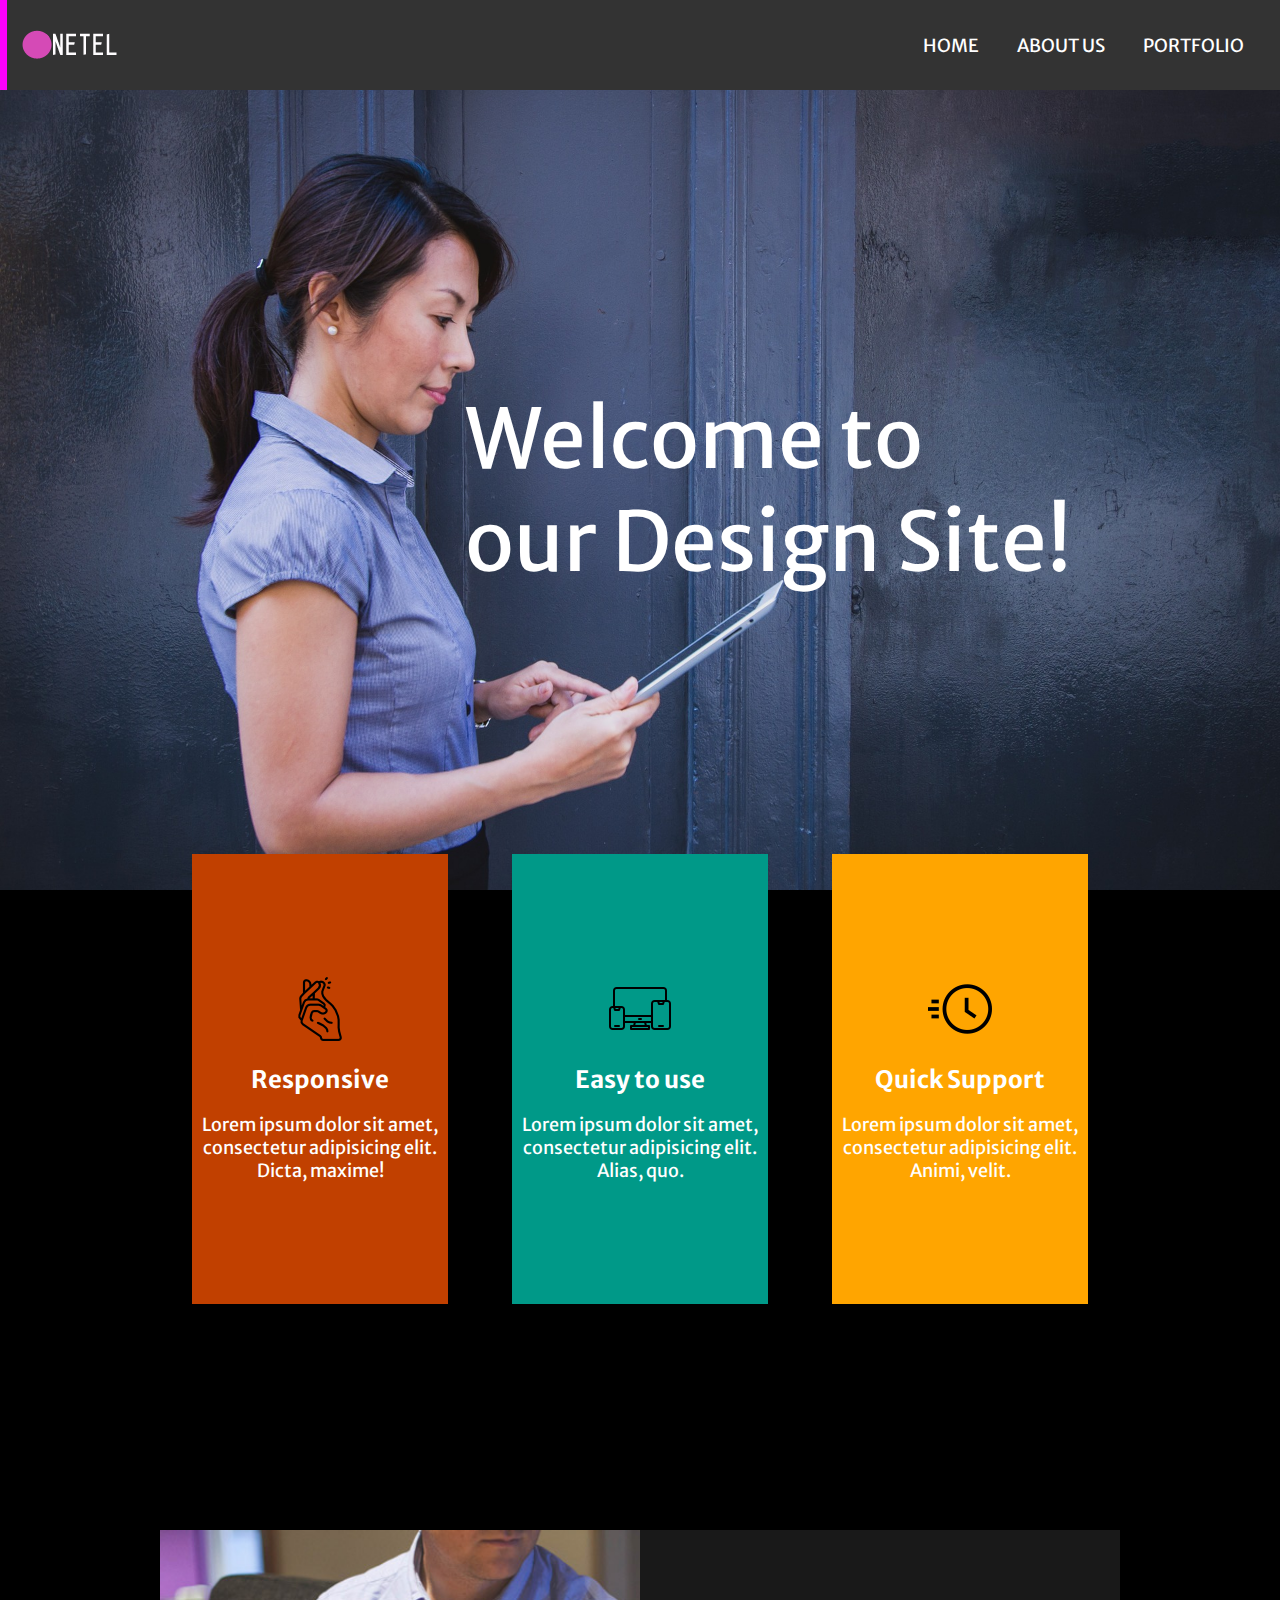
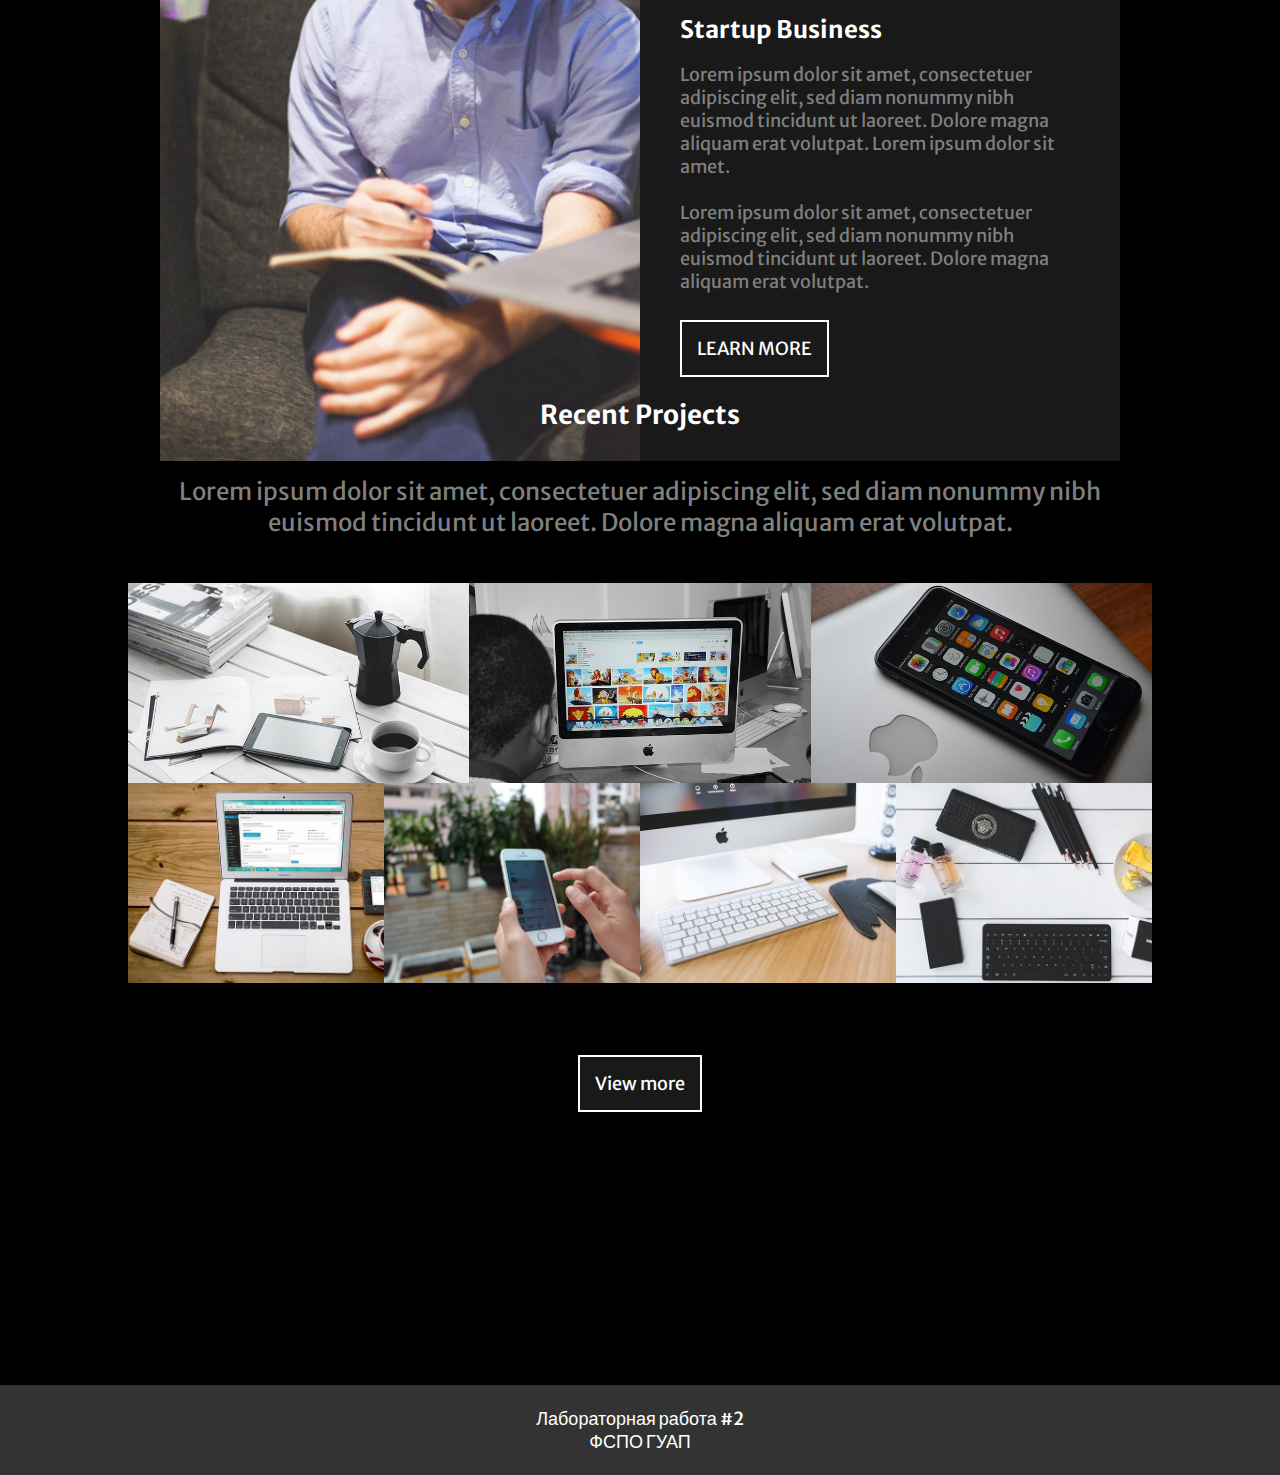
==== src/html/index.html @ 4cba7565 "commit all files" ====
<!doctype html>
<html lang="en">
<head>
	<meta charset="UTF-8">
	<meta name="viewport"
	      content="width=device-width, user-scalable=no, initial-scale=1.0, maximum-scale=1.0, minimum-scale=1.0">
	<meta http-equiv="X-UA-Compatible" content="ie=edge">
	<link rel="stylesheet" href="../css/index.css">
	<script src="../js/main.js"></script>
	<title>Design Company</title>
</head>
<body>

<header class="index__header">
	<a href="index.html">
		<img src="../static/images/logo.png" alt="Design Company logo" class="header__logo">
	</a>

	<div class="header__menu">
		<ul class="header__menu-list">
			<li><a href="index.html">HOME</a></li>
			<li><a href="about.html">ABOUT US</a></li>
			<li><a href="portfolio.html">PORTFOLIO</a></li>
		</ul>
	</div>
</header>

<div class="index__hero">
	<span class="hero__text">Welcome to<br>our Design Site!</span>
</div>

<main id="main">
	<div class="main__cards">
		<div class="main__card bg-red">
			<div class="card__icon"><img src="../static/images/click.png" alt=""></div>
			<span><b style="font-size: 24px">Responsive</b></span>
			<p>Lorem ipsum dolor sit amet, consectetur adipisicing elit. Dicta, maxime!</p>
		</div>
		<div class="main__card bg-teal">
			<div class="card__icon"><img src="../static/images/device.png" alt=""></div>
			<span><b style="font-size: 24px">Easy to use</b></span>
			<p>Lorem ipsum dolor sit amet, consectetur adipisicing elit. Alias, quo.</p>
		</div>
		<div class="main__card bg-yellow">
			<div class="card__icon"><img src="../static/images/fast.png" alt=""></div>
			<span><b style="font-size: 24px">Quick Support</b></span>
			<p>Lorem ipsum dolor sit amet, consectetur adipisicing elit. Animi, velit.</p>
		</div>
	</div>

	<div class="main__info">
		<div class="info__image"></div>
		<div class="info__text">
			<h2 style="font-size: 24px; margin-bottom: 2vh">Startup Business</h2>
			<p class="text__p">Lorem ipsum dolor sit amet, consectetuer adipiscing elit, sed diam nonummy nibh euismod tincidunt ut laoreet. Dolore magna aliquam erat volutpat. Lorem ipsum dolor sit amet.<br><br>Lorem ipsum dolor sit amet, consectetuer adipiscing elit, sed diam nonummy nibh euismod tincidunt ut laoreet. Dolore magna aliquam erat volutpat.</p>
			<button class="info__button">LEARN MORE</button>
		</div>
	</div>
</main>

<div class="main__projects">
	<h2 style="font-size: 26px">Recent Projects</h2>
	<p class="text__p" style="font-size: 24px">Lorem ipsum dolor sit amet, consectetuer adipiscing elit, sed diam nonummy nibh <br> euismod tincidunt ut laoreet. Dolore magna aliquam erat volutpat.</p>
	<div class="projects__images">
		<div class="images__row-1">
			<div class="images__grid-1"></div>
			<div class="images__grid-2"></div>
			<div class="images__grid-3"></div>
		</div>
		<div class="images__row-2">
			<div class="images__grid-4"></div>
			<div class="images__grid-5"></div>
			<div class="images__grid-6"></div>
			<div class="images__grid-7"></div>
		</div>
	</div>
	<button class="view_button">View more</button>
</div>


<div class="footer">
	Лабораторная работа #2<br>ФСПО ГУАП
</div>

</body>
</html>
---- src/css/index.css ----
@import "fonts.css";

* {
    box-sizing: border-box;
    margin: 0;
    padding: 0;

    color: white;
    font-size: 18px;

    font-family: "Merriweather Sans", sans-serif;
}

body {
    background-color: black;
}

.wrapper {
    display: flex;
    align-items: center;
    justify-content: center;


}


/* header styles start */

.index__header {
    display: flex;
    align-items: center;
    justify-content: space-between;
    position: sticky;
    width: 100%;
    height: 10vh;
    background-color: #333;

    border-left: 7px solid magenta;

    z-index: 9999;
}

.header__menu {
    display: flex;
    justify-items: center;
    align-items: center;
    flex-direction: row;

    margin-right: 2vw;
}

.header__menu-list {
    display: flex;
    align-items: center;
    justify-items: center;

    list-style: none;
    text-decoration: none;
    gap: 2vh;

}

.header__menu-list li {
    padding: 10px;
}

.header__menu-list li a {
    text-decoration: none;
}


/* header styles end */

.index__title {
    z-index: 9999;

    font-size: 68px;
}

.index__hero {
    display: flex;
    align-items: center;
    justify-content: center;


    background-image: url("../static/images/home-bg.jpg");
    width: 100%;
    height: 800px;
    background-repeat: no-repeat;
    background-size: cover;
}

.hero__text {
    font-size: 82px;
    margin-left: 20vw;

}

/* main styles start */

#main {
    display: flex;
    justify-content: space-around;
    align-items: center;
    flex-direction: column;

    height: 700px;
    width: 100%;

    z-index: 9999;

    margin-top: -5vh;
    gap: 15vh;
}

.main__cards {
    height: 1200px;
    width: 70vw;
    display: flex;
    align-items: center;
    justify-content: space-between;

    margin-top: 1vh;

}


.main__card {

    display: flex;
    align-items: center;
    justify-content: center;
    flex-direction: column;

    width: 20vw;
    height: 50vh;
    text-align: center;
    gap: 2vh;
    padding: 5px;

    transition: all 0.2s ease-in;
}

.main__card:hover {
    transform: translateY(-15px);
    box-shadow: deepskyblue 0 0 10px 10px;
}


.bg-red {
    background: #c14000;
}

.bg-teal {
    background: #009988
}

.bg-yellow {
    background: #ffa500;
}

.main__info {
    display: flex;
    align-items: center;
    justify-content: center;

    width: 75vw;
    height: 100vh;

    margin-top: 15vh;
    gap: 0;
}

.info__image {
    width: 50%;
    height: 120%;


    background-image: url("../static/images/about-img.jpg");
    background-repeat: no-repeat;
    background-size: cover;
}

.info__text {
    display: flex;
    justify-content: center;
    align-items: start;
    flex-direction: column;

    padding: 40px;

    width: 50%;
    height: 120%;

    background: #191919;
}

.text__p {
    color: #808080;
}

.info__button {
    padding: 15px;
    color: white;
    background: #191919;

    border: 2px solid white;
    margin-top: 3vh;
}

.view_button {
    padding: 15px;
    color: white;
    background: #191919;

    border: 2px solid white;
    margin-top: 3vh;
}

.main__projects {
    display: flex;
    align-items: center;
    justify-content: center;

    text-align: center;

    flex-direction: column;

    height: 130vh;
    margin-top: 25vh;
    gap: 5vh;
}

.images__row-1, .images__row-2 {
    display: flex;
    align-items: center;
    justify-content: center;

    height: 50%;
    width: 100%;
}

.images__row-1 > *, .images__row-2 > * {
    height: 100%;
    background-repeat: no-repeat;
    background-size: cover;

    transition: all 0.2s ease-in;
}

.images__row-1 > *:hover, .images__row-2 > *:hover {
    opacity: 0.7;
    transform: scale(0.9);
}

.images__row-1 > * {
    width: 33.333%;
}

.images__row-2 > * {
    width: 25%;
}

.projects__images {
    display: flex;
    align-items: center;
    justify-content: center;

    height: 400px;
    width: 80vw;
    flex-direction: column;
}

.images__grid-1 {
    background-image: url("../static/images/portfolio-img1.jpg");
}

.images__grid-2 {
    background-image: url("../static/images/portfolio-img2.jpg");
}

.images__grid-3 {
    background-image: url("../static/images/portfolio-img3.jpg");
}

.images__grid-4 {
    background-image: url("../static/images/portfolio-img4.jpg");
}

.images__grid-5 {
    background-image: url("../static/images/portfolio-img5.jpg");
}

.images__grid-6 {
    background-image: url("../static/images/portfolio-img6.jpg");
}

.images__grid-7 {
    background-image: url("../static/images/portfolio-img7.jpg");
}

button {
    transition: all 0.3s ease-in;
}

button:hover {
    background: grey;
}

li {
    transition: all 0.3s ease-in;
}

li:hover {
    background: grey;
}

/* main styles end */

/* footer styles start */
.footer {
    display: flex;
    align-items: center;
    justify-content: center;
    position: sticky;
    width: 100%;
    height: 10vh;
    background-color: #333;

    margin-top: 5vh;

    text-align: center;
}
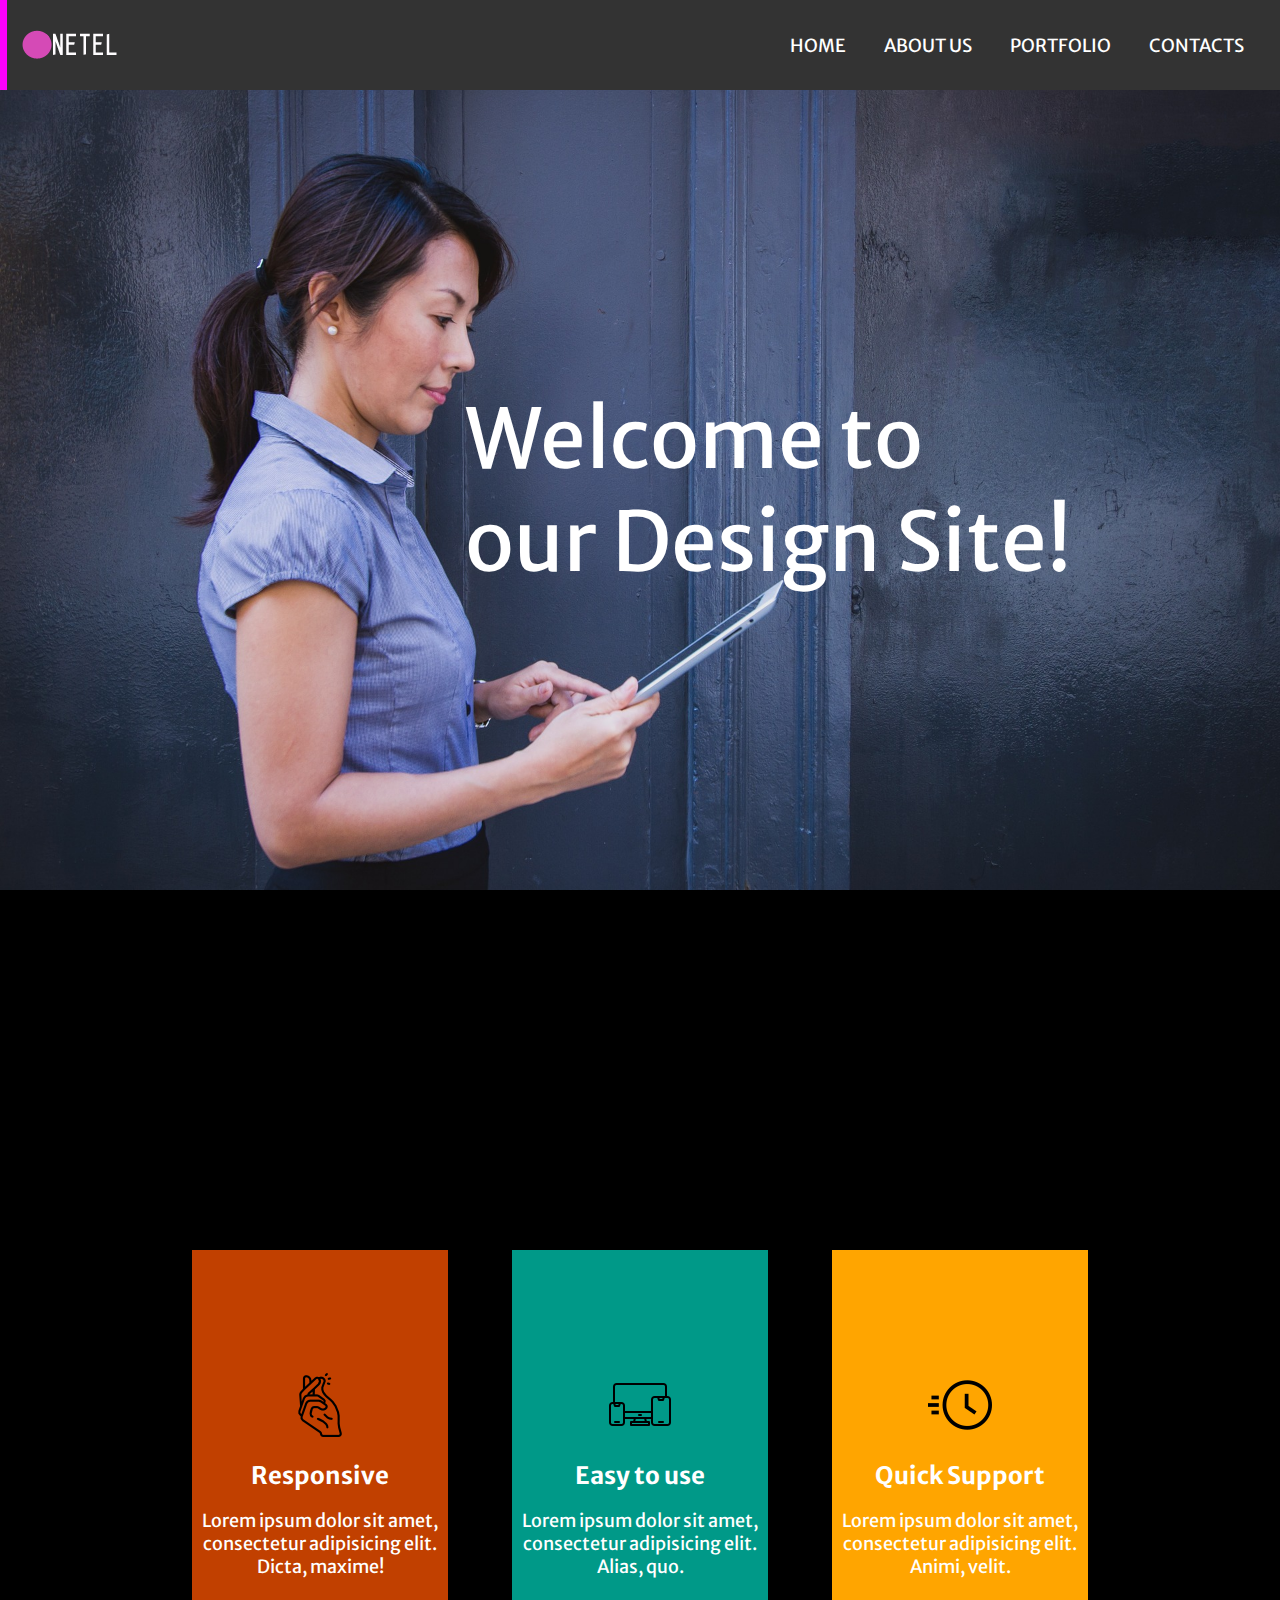
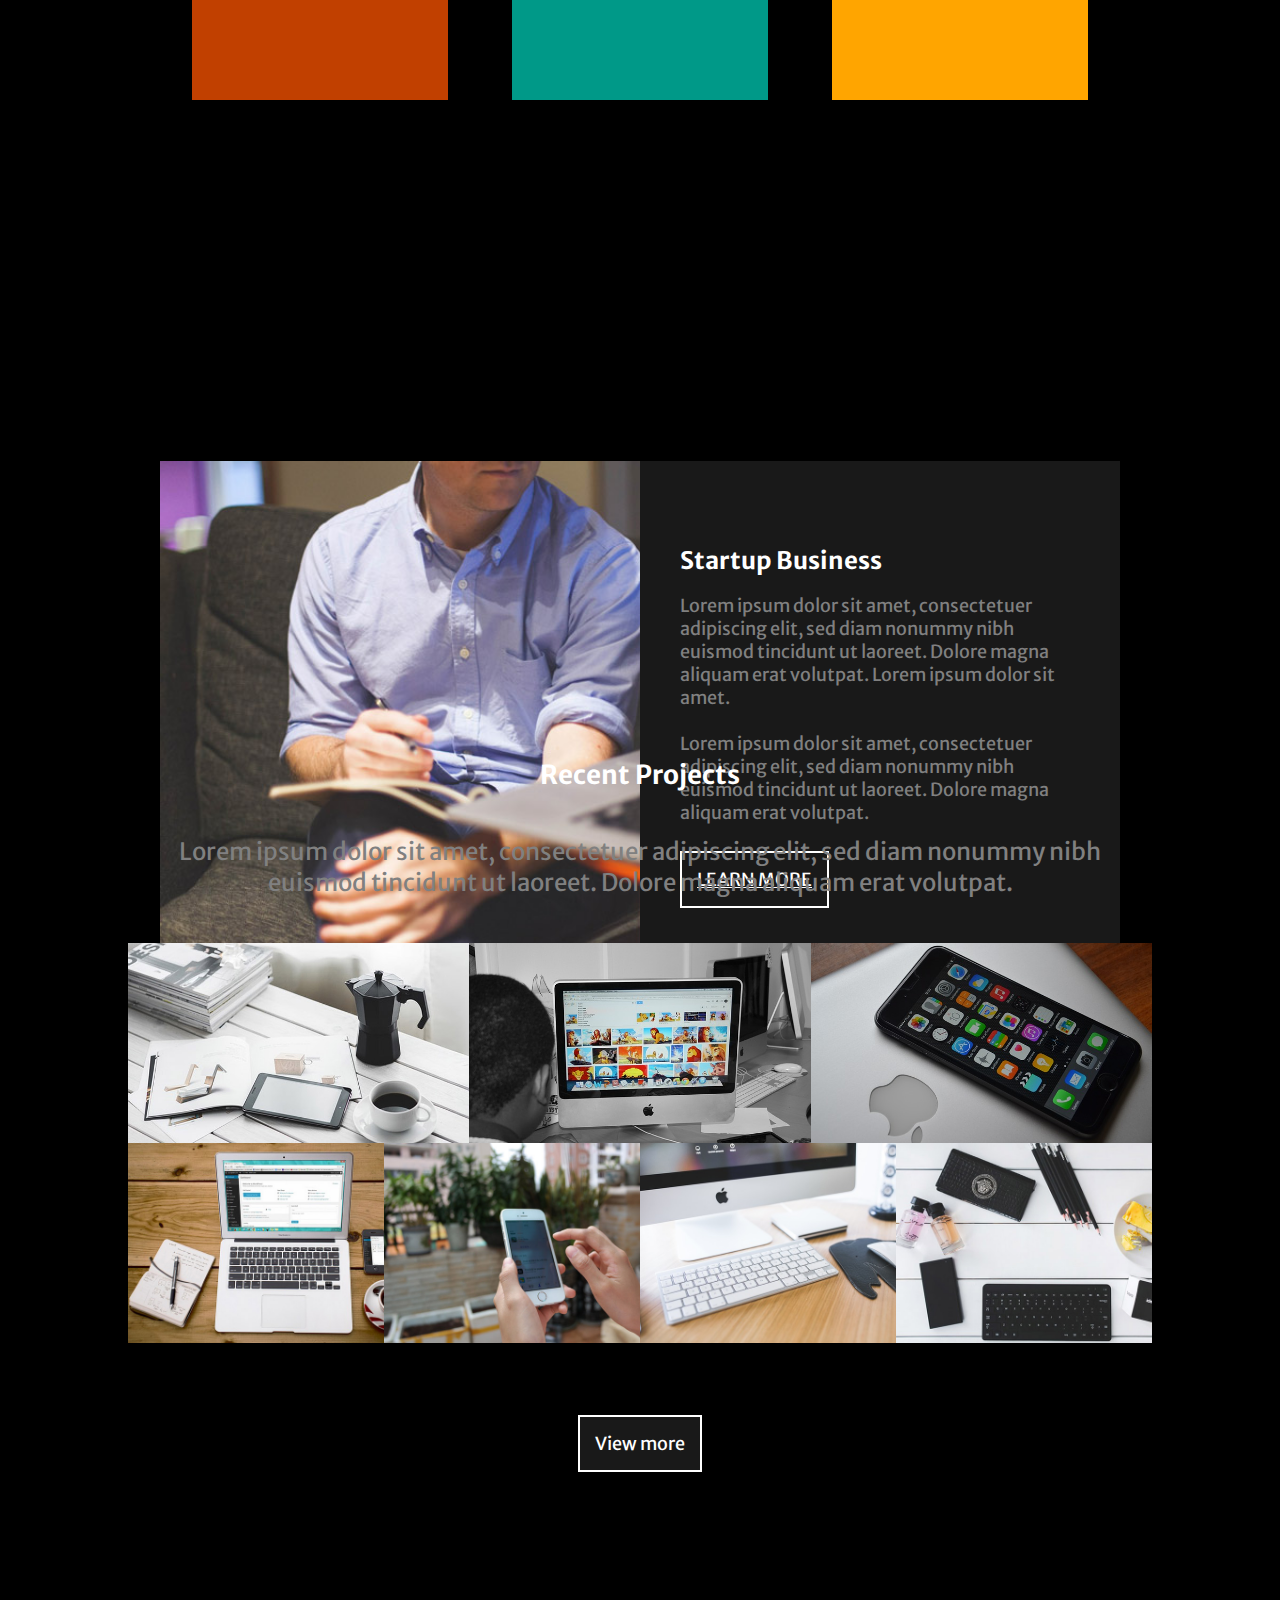
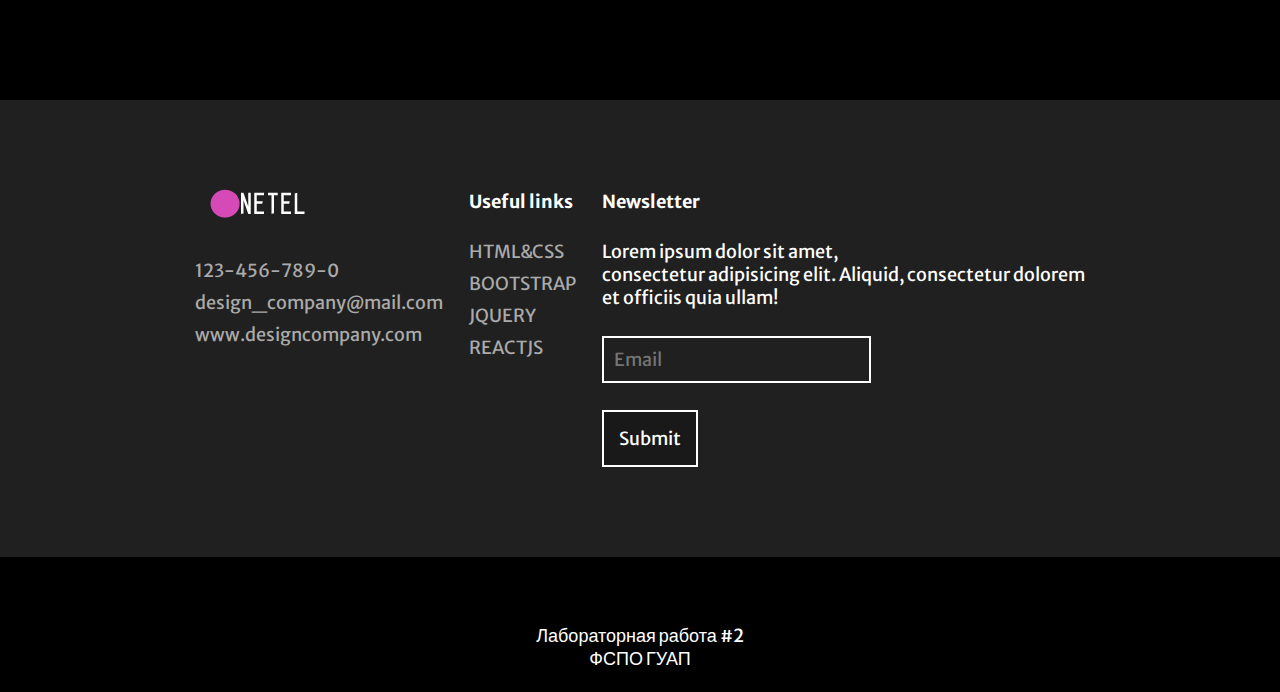
==== commit dbaa3884: "commit all files" ====
--- a/src/html/index.html
+++ b/src/html/index.html
@@ -21,6 +21,7 @@
 			<li><a href="index.html">HOME</a></li>
 			<li><a href="about.html">ABOUT US</a></li>
 			<li><a href="portfolio.html">PORTFOLIO</a></li>
+			<li><a href="contacts.html">CONTACTS</a></li>
 		</ul>
 	</div>
 </header>
@@ -53,12 +54,12 @@
 		<div class="info__text">
 			<h2 style="font-size: 24px; margin-bottom: 2vh">Startup Business</h2>
 			<p class="text__p">Lorem ipsum dolor sit amet, consectetuer adipiscing elit, sed diam nonummy nibh euismod tincidunt ut laoreet. Dolore magna aliquam erat volutpat. Lorem ipsum dolor sit amet.<br><br>Lorem ipsum dolor sit amet, consectetuer adipiscing elit, sed diam nonummy nibh euismod tincidunt ut laoreet. Dolore magna aliquam erat volutpat.</p>
-			<button class="info__button">LEARN MORE</button>
+			<button class="info__button"><a href="#projects">LEARN MORE</a></button>
 		</div>
 	</div>
 </main>
 
-<div class="main__projects">
+<div class="main__projects" id="projects">
 	<h2 style="font-size: 26px">Recent Projects</h2>
 	<p class="text__p" style="font-size: 24px">Lorem ipsum dolor sit amet, consectetuer adipiscing elit, sed diam nonummy nibh <br> euismod tincidunt ut laoreet. Dolore magna aliquam erat volutpat.</p>
 	<div class="projects__images">
@@ -77,6 +78,33 @@
 	<button class="view_button">View more</button>
 </div>
 
+<div class="contact__information">
+	<div class="information__contacts">
+		<img src="../static/images/logo.png" alt="" style="margin-top: -2vh">
+		<ul>
+			<li>123-456-789-0</li>
+			<li>design_company@mail.com</li>
+			<li>www.designcompany.com</li>
+		</ul>
+	</div>
+	<div class="information__links">
+		<h2>Useful links</h2>
+		<ul>
+			<li>HTML&CSS</li>
+			<li>BOOTSTRAP</li>
+			<li>JQUERY</li>
+			<li>REACTJS</li>
+		</ul>
+	</div>
+	<div class="information__newsletter">
+		<h2>Newsletter</h2>
+		<p>Lorem ipsum dolor sit amet,<br> consectetur adipisicing elit. Aliquid, consectetur dolorem<br>et officiis quia ullam!</p>
+		<label>
+			<input type="email" placeholder="Email" class="input__email">
+			<button class="info__button">Submit</button>
+		</label>
+	</div>
+</div>
 
 <div class="footer">
 	Лабораторная работа #2<br>ФСПО ГУАП
--- a/src/css/index.css
+++ b/src/css/index.css
@@ -11,16 +11,22 @@
     font-family: "Merriweather Sans", sans-serif;
 }
 
+html {
+    scroll-behavior: smooth;
+}
+
 body {
     background-color: black;
 }
 
+h1, h2, h3 {
+    color: white;
+}
+
 .wrapper {
     display: flex;
     align-items: center;
     justify-content: center;
-
-
 }
 
 
@@ -109,7 +115,7 @@
 
     z-index: 9999;
 
-    margin-top: -5vh;
+
     gap: 15vh;
 }
 
@@ -120,8 +126,7 @@
     align-items: center;
     justify-content: space-between;
 
-    margin-top: 1vh;
-
+    margin-top: 40vh;
 }
 
 
@@ -167,7 +172,7 @@
     width: 75vw;
     height: 100vh;
 
-    margin-top: 15vh;
+    margin-top: 30vh;
     gap: 0;
 }
 
@@ -206,6 +211,7 @@
 
     border: 2px solid white;
     margin-top: 3vh;
+    
 }
 
 .view_button {
@@ -227,7 +233,7 @@
     flex-direction: column;
 
     height: 130vh;
-    margin-top: 25vh;
+    margin-top: 60vh;
     gap: 5vh;
 }
 
@@ -317,6 +323,65 @@
 
 /* main styles end */
 
+/* contacts styles start */
+
+.contact__information {
+    display: flex;
+    align-items: flex-start;
+    justify-content: center;
+    gap: 2vw;
+
+    background: #202020;
+    padding: 10vh;
+}
+
+.contact__information > * {
+    display: flex;
+    align-items: start;
+    justify-content: space-between;
+    flex-direction: column;
+
+    gap: 3vh;
+}
+
+.contact__information > * > * {
+    list-style: none;
+}
+
+.contact__information > * > ul > li {
+    color: #AAAAAA;
+    margin-bottom: 1vh;
+}
+
+.contact__information > * > ul > li:hover {
+    color: white;
+    background: transparent;
+
+    cursor: pointer;
+}
+
+.information__newsletter > label {
+    display: flex;
+    align-items: start;
+    justify-content: center;
+    flex-direction: column;
+}
+
+.information__newsletter > * > input {
+    border: 2px solid white;
+    background: #202020;
+    padding: 10px;
+
+    transition: all 0.3s ease-in;
+}
+
+.information__newsletter > * > input:focus {
+    background: #404040;
+    border: 2px solid white;
+}
+
+/* contacts styles end */
+
 /* footer styles start */
 .footer {
     display: flex;
@@ -325,10 +390,17 @@
     position: sticky;
     width: 100%;
     height: 10vh;
-    background-color: #333;
+    background-color: black;
 
     margin-top: 5vh;
 
     text-align: center;
 }
 
+/* footer styles end */
+
+@media (max-width: 600px) {
+    .index__hero > * {
+        font-size: 64px;
+    }
+}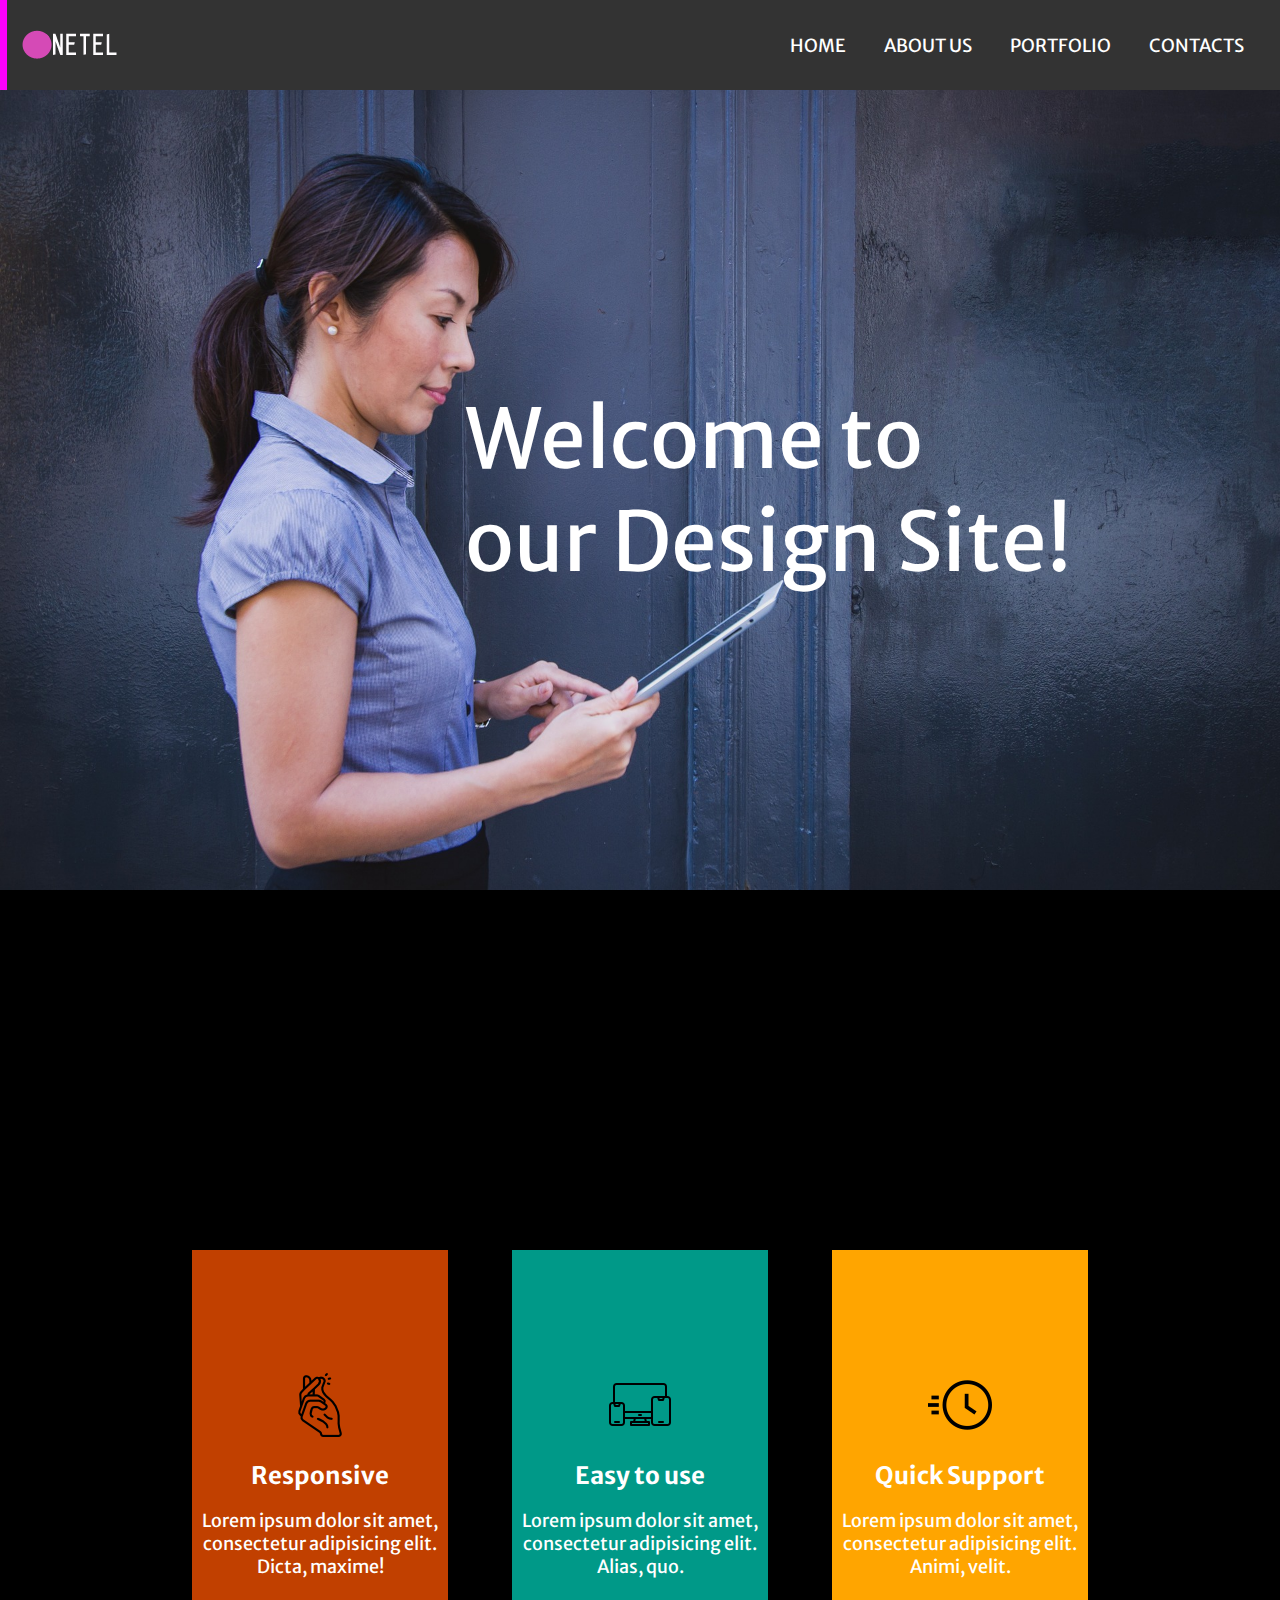
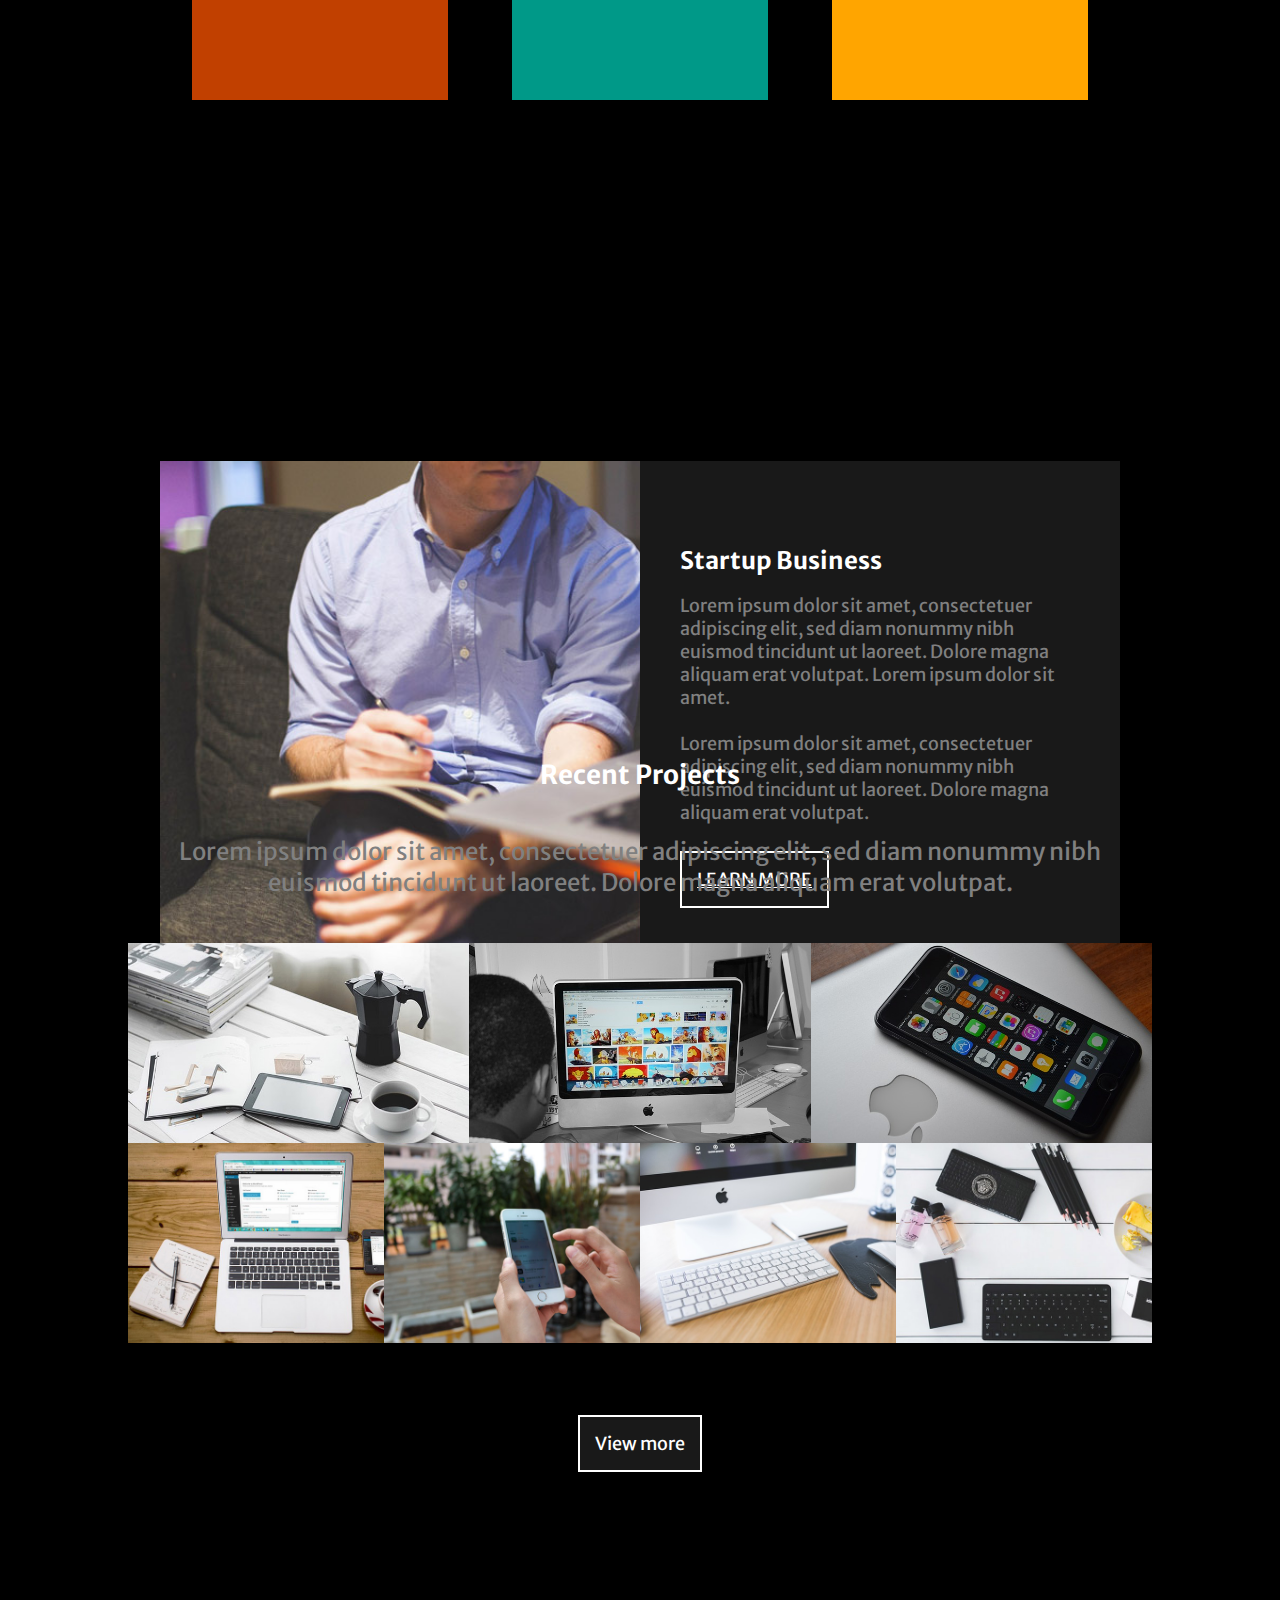
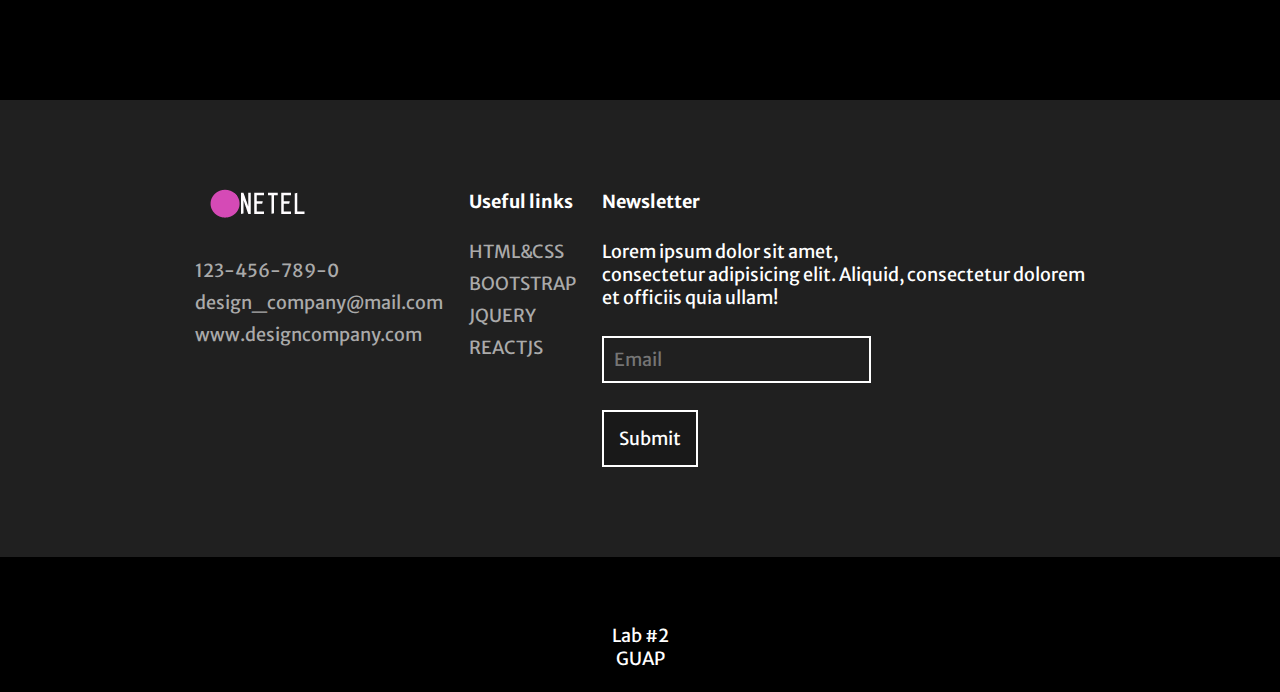
==== commit eabb3ed0: "commit all files" ====
--- a/src/html/index.html
+++ b/src/html/index.html
@@ -6,7 +6,7 @@
 	      content="width=device-width, user-scalable=no, initial-scale=1.0, maximum-scale=1.0, minimum-scale=1.0">
 	<meta http-equiv="X-UA-Compatible" content="ie=edge">
 	<link rel="stylesheet" href="../css/index.css">
-	<script src="../js/main.js"></script>
+	<script src="../js/index.js"></script>
 	<title>Design Company</title>
 </head>
 <body>
@@ -107,7 +107,7 @@
 </div>
 
 <div class="footer">
-	Лабораторная работа #2<br>ФСПО ГУАП
+	Lab #2<br>GUAP
 </div>
 
 </body>
--- a/src/css/index.css
+++ b/src/css/index.css
@@ -77,9 +77,10 @@
 
 /* header styles end */
 
+
+/* hero styles start */
 .index__title {
     z-index: 9999;
-
     font-size: 68px;
 }
 
@@ -88,19 +89,20 @@
     align-items: center;
     justify-content: center;
 
-
     background-image: url("../static/images/home-bg.jpg");
+    background-repeat: no-repeat;
+    background-size: cover;
+
     width: 100%;
     height: 800px;
-    background-repeat: no-repeat;
-    background-size: cover;
 }
 
 .hero__text {
     font-size: 82px;
     margin-left: 20vw;
-
-}
+}
+
+/* hero styles end */
 
 /* main styles start */
 
@@ -211,7 +213,7 @@
 
     border: 2px solid white;
     margin-top: 3vh;
-    
+    cursor: pointer;
 }
 
 .view_button {
@@ -399,8 +401,12 @@
 
 /* footer styles end */
 
+/* media queries list */
+
 @media (max-width: 600px) {
     .index__hero > * {
         font-size: 64px;
     }
-}+}
+
+
